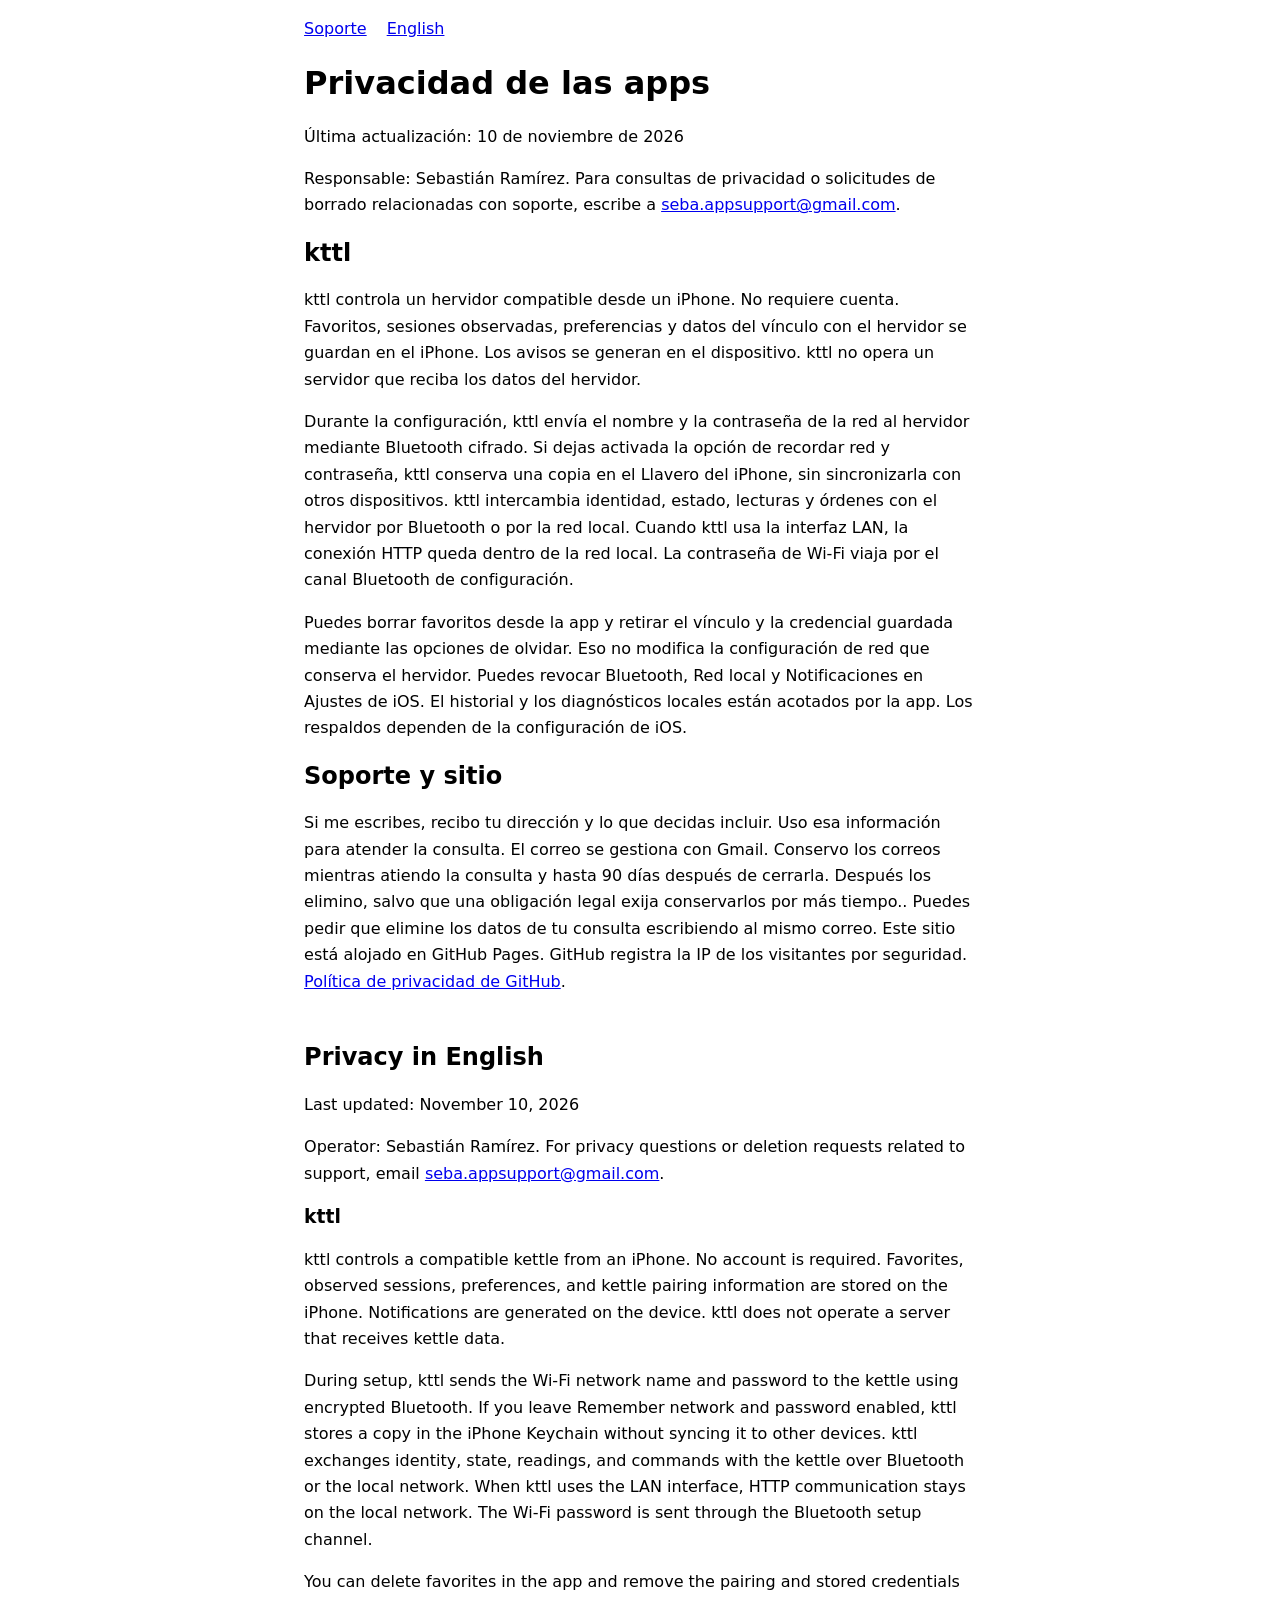
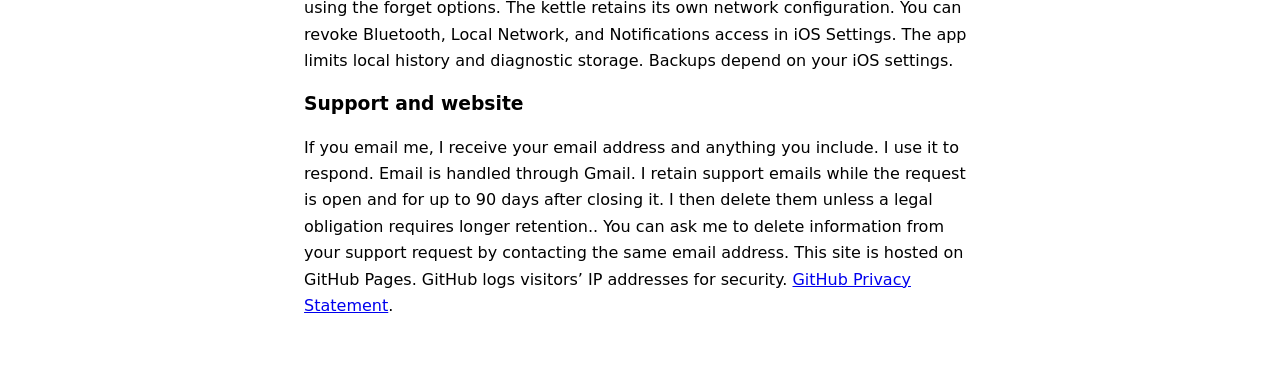
==== privacy/index.html @ bf4185cf "Publish shared app support and privacy pages" ====
<!doctype html>
<html lang="es">
<head>
  <meta charset="utf-8">
  <meta name="viewport" content="width=device-width, initial-scale=1">
  <title>Privacidad de las apps · Sebastián Ramírez</title>
  <link rel="stylesheet" href="../styles.css">
</head>
<body>
  <header>
    <nav aria-label="Documentos"><a href="../support/">Soporte</a><a href="#english" lang="en">English</a></nav>
  </header>
  <main>
<h1>Privacidad de las apps</h1>
<p>Última actualización: 10 de noviembre de 2026</p>
<p>Responsable: Sebastián Ramírez. Para consultas de privacidad o solicitudes de borrado relacionadas con soporte, escribe a <a href="mailto:seba.appsupport@gmail.com">seba.appsupport@gmail.com</a>.</p>
<h2 id="kttl">kttl</h2>
<p>kttl controla un hervidor compatible desde un iPhone. No requiere cuenta. Favoritos, sesiones observadas, preferencias y datos del vínculo con el hervidor se guardan en el iPhone. Los avisos se generan en el dispositivo. kttl no opera un servidor que reciba los datos del hervidor.</p>
<p>Durante la configuración, kttl envía el nombre y la contraseña de la red al hervidor mediante Bluetooth cifrado. Si dejas activada la opción de recordar red y contraseña, kttl conserva una copia en el Llavero del iPhone, sin sincronizarla con otros dispositivos. kttl intercambia identidad, estado, lecturas y órdenes con el hervidor por Bluetooth o por la red local. Cuando kttl usa la interfaz LAN, la conexión HTTP queda dentro de la red local. La contraseña de Wi‑Fi viaja por el canal Bluetooth de configuración.</p>
<p>Puedes borrar favoritos desde la app y retirar el vínculo y la credencial guardada mediante las opciones de olvidar. Eso no modifica la configuración de red que conserva el hervidor. Puedes revocar Bluetooth, Red local y Notificaciones en Ajustes de iOS. El historial y los diagnósticos locales están acotados por la app. Los respaldos dependen de la configuración de iOS.</p>
<h2>Soporte y sitio</h2>
<p>Si me escribes, recibo tu dirección y lo que decidas incluir. Uso esa información para atender la consulta. El correo se gestiona con Gmail. Conservo los correos mientras atiendo la consulta y hasta 90 días después de cerrarla. Después los elimino, salvo que una obligación legal exija conservarlos por más tiempo.. Puedes pedir que elimine los datos de tu consulta escribiendo al mismo correo. Este sitio está alojado en GitHub Pages. GitHub registra la IP de los visitantes por seguridad. <a href="https://docs.github.com/en/site-policy/privacy-policies/github-general-privacy-statement">Política de privacidad de GitHub</a>.</p>
<section lang="en" aria-labelledby="english"><h2 id="english">Privacy in English</h2>
<p>Last updated: November 10, 2026</p>
<p>Operator: Sebastián Ramírez. For privacy questions or deletion requests related to support, email <a href="mailto:seba.appsupport@gmail.com">seba.appsupport@gmail.com</a>.</p>
<h3 id="kttl-en">kttl</h3>
<p>kttl controls a compatible kettle from an iPhone. No account is required. Favorites, observed sessions, preferences, and kettle pairing information are stored on the iPhone. Notifications are generated on the device. kttl does not operate a server that receives kettle data.</p>
<p>During setup, kttl sends the Wi‑Fi network name and password to the kettle using encrypted Bluetooth. If you leave Remember network and password enabled, kttl stores a copy in the iPhone Keychain without syncing it to other devices. kttl exchanges identity, state, readings, and commands with the kettle over Bluetooth or the local network. When kttl uses the LAN interface, HTTP communication stays on the local network. The Wi‑Fi password is sent through the Bluetooth setup channel.</p>
<p>You can delete favorites in the app and remove the pairing and stored credentials using the forget options. The kettle retains its own network configuration. You can revoke Bluetooth, Local Network, and Notifications access in iOS Settings. The app limits local history and diagnostic storage. Backups depend on your iOS settings.</p>
<h3>Support and website</h3>
<p>If you email me, I receive your email address and anything you include. I use it to respond. Email is handled through Gmail. I retain support emails while the request is open and for up to 90 days after closing it. I then delete them unless a legal obligation requires longer retention.. You can ask me to delete information from your support request by contacting the same email address. This site is hosted on GitHub Pages. GitHub logs visitors’ IP addresses for security. <a href="https://docs.github.com/en/site-policy/privacy-policies/github-general-privacy-statement">GitHub Privacy Statement</a>.</p>
</section>
  </main>
</body>
</html>
---- styles.css ----
html {
  color-scheme: light dark;
  font-family: system-ui, sans-serif;
  line-height: 1.65;
}

body {
  max-width: 66ch;
  margin: 0 auto;
  padding: 1rem clamp(1rem, 5vw, 2.5rem) 3rem;
  overflow-wrap: anywhere;
}

nav {
  display: flex;
  flex-wrap: wrap;
  gap: 1.25rem;
}

h1, h2, h3 {
  line-height: 1.2;
}

section[lang="en"] {
  margin-top: 3rem;
}

li + li {
  margin-top: 0.5rem;
}
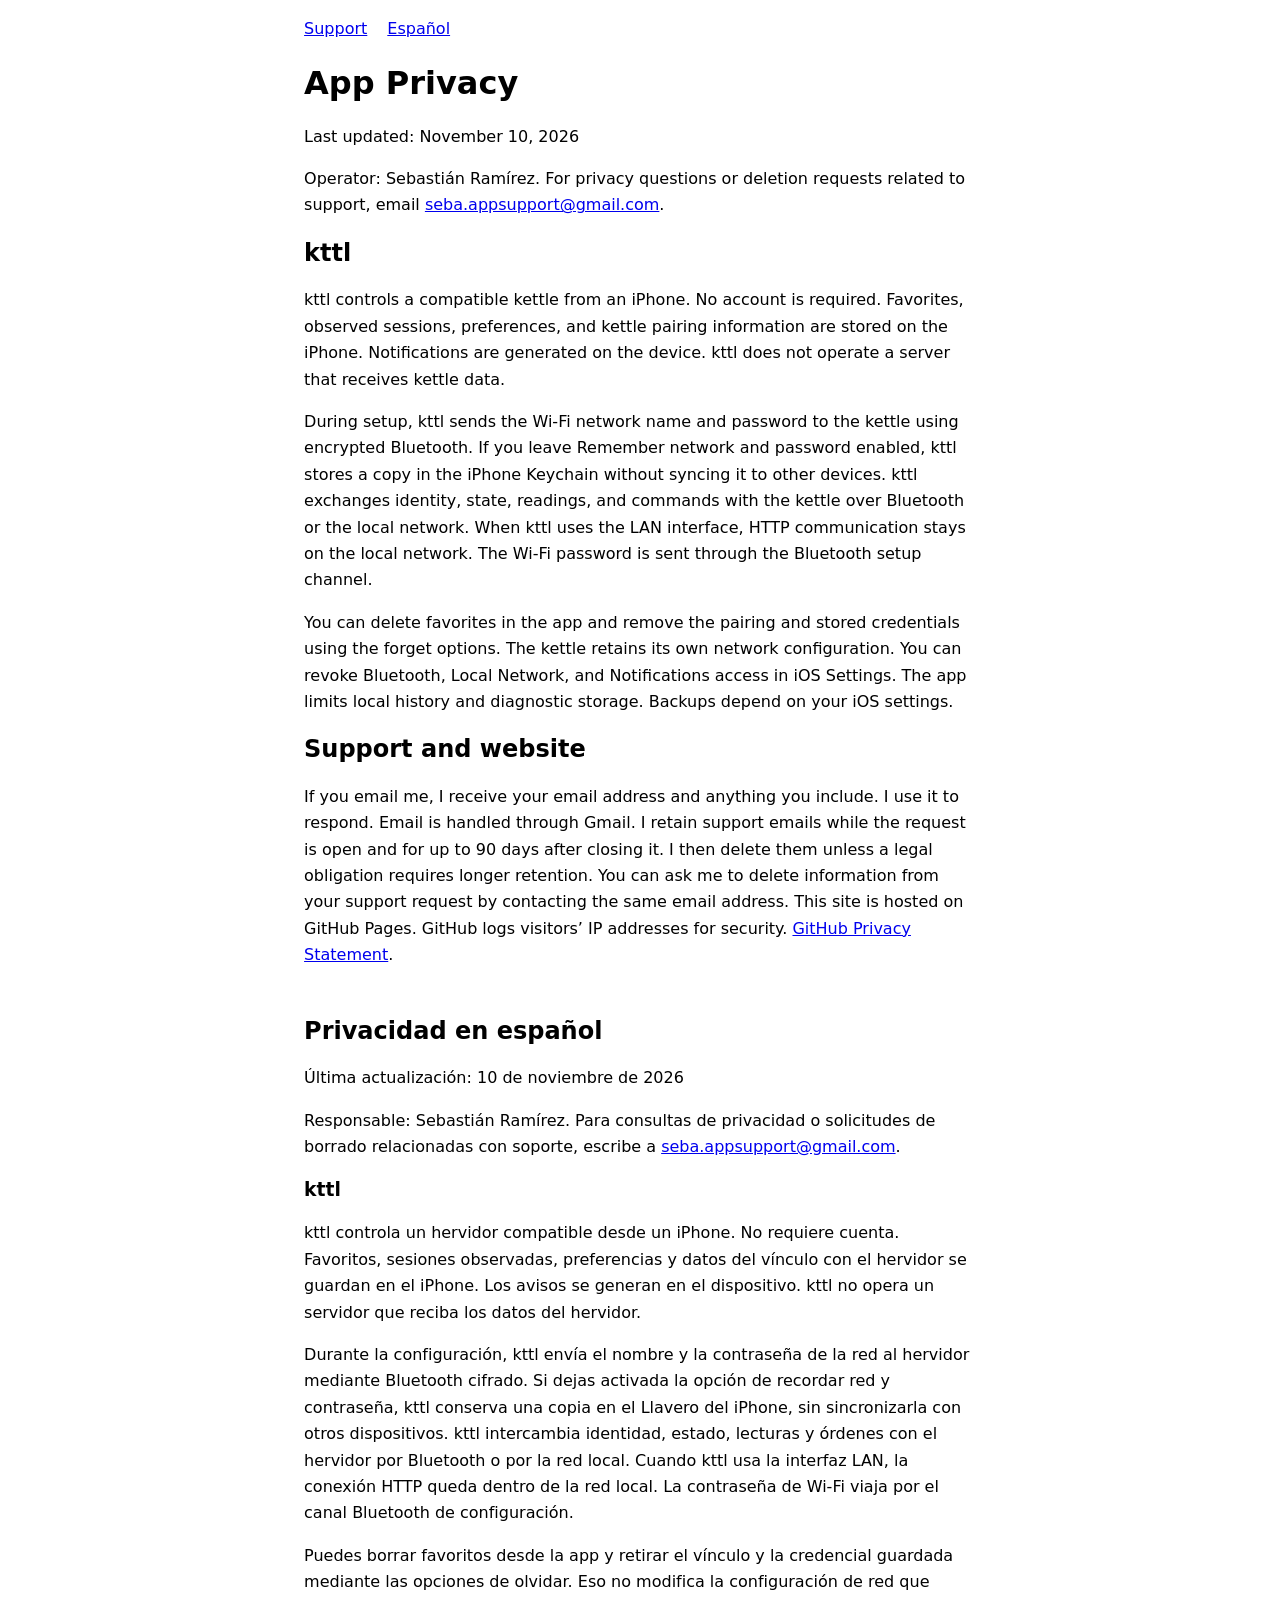
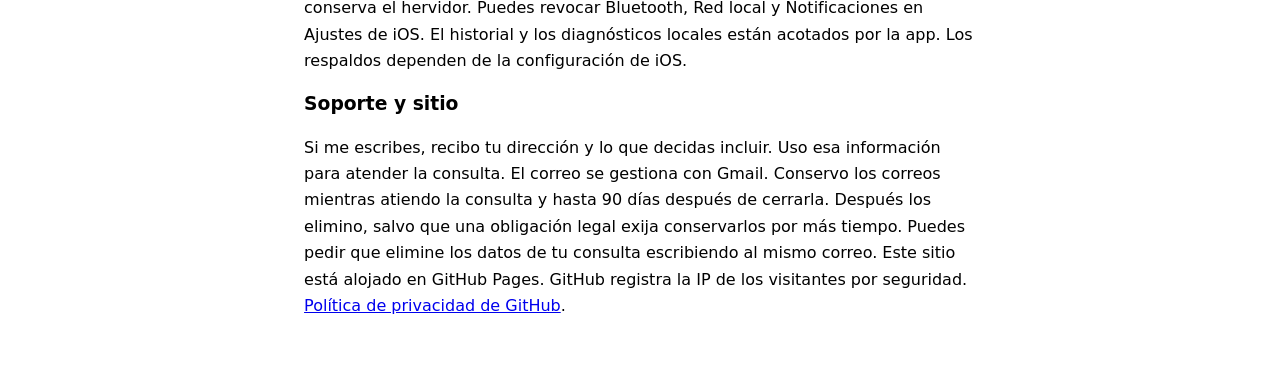
==== commit 4ea9b53e: "Default shared privacy and support pages to English" ====
--- a/privacy/index.html
+++ b/privacy/index.html
@@ -1,34 +1,35 @@
 <!doctype html>
-<html lang="es">
+<html lang="en">
 <head>
   <meta charset="utf-8">
   <meta name="viewport" content="width=device-width, initial-scale=1">
-  <title>Privacidad de las apps · Sebastián Ramírez</title>
+  <title>App Privacy · Sebastián Ramírez</title>
   <link rel="stylesheet" href="../styles.css">
 </head>
 <body>
   <header>
-    <nav aria-label="Documentos"><a href="../support/">Soporte</a><a href="#english" lang="en">English</a></nav>
+    <nav aria-label="Documents"><a href="../support/">Support</a><a href="#espanol" lang="es">Español</a></nav>
   </header>
   <main>
-<h1>Privacidad de las apps</h1>
+<h1 id="english">App Privacy</h1>
+<p>Last updated: November 10, 2026</p>
+<p>Operator: Sebastián Ramírez. For privacy questions or deletion requests related to support, email <a href="mailto:seba.appsupport@gmail.com">seba.appsupport@gmail.com</a>.</p>
+<h2 id="kttl"><span id="kttl-en">kttl</span></h2>
+<p>kttl controls a compatible kettle from an iPhone. No account is required. Favorites, observed sessions, preferences, and kettle pairing information are stored on the iPhone. Notifications are generated on the device. kttl does not operate a server that receives kettle data.</p>
+<p>During setup, kttl sends the Wi‑Fi network name and password to the kettle using encrypted Bluetooth. If you leave Remember network and password enabled, kttl stores a copy in the iPhone Keychain without syncing it to other devices. kttl exchanges identity, state, readings, and commands with the kettle over Bluetooth or the local network. When kttl uses the LAN interface, HTTP communication stays on the local network. The Wi‑Fi password is sent through the Bluetooth setup channel.</p>
+<p>You can delete favorites in the app and remove the pairing and stored credentials using the forget options. The kettle retains its own network configuration. You can revoke Bluetooth, Local Network, and Notifications access in iOS Settings. The app limits local history and diagnostic storage. Backups depend on your iOS settings.</p>
+<h2>Support and website</h2>
+<p>If you email me, I receive your email address and anything you include. I use it to respond. Email is handled through Gmail. I retain support emails while the request is open and for up to 90 days after closing it. I then delete them unless a legal obligation requires longer retention. You can ask me to delete information from your support request by contacting the same email address. This site is hosted on GitHub Pages. GitHub logs visitors’ IP addresses for security. <a href="https://docs.github.com/en/site-policy/privacy-policies/github-general-privacy-statement">GitHub Privacy Statement</a>.</p>
+<section lang="es" aria-labelledby="espanol">
+<h2 id="espanol">Privacidad en español</h2>
 <p>Última actualización: 10 de noviembre de 2026</p>
 <p>Responsable: Sebastián Ramírez. Para consultas de privacidad o solicitudes de borrado relacionadas con soporte, escribe a <a href="mailto:seba.appsupport@gmail.com">seba.appsupport@gmail.com</a>.</p>
-<h2 id="kttl">kttl</h2>
+<h3 id="kttl-es">kttl</h3>
 <p>kttl controla un hervidor compatible desde un iPhone. No requiere cuenta. Favoritos, sesiones observadas, preferencias y datos del vínculo con el hervidor se guardan en el iPhone. Los avisos se generan en el dispositivo. kttl no opera un servidor que reciba los datos del hervidor.</p>
 <p>Durante la configuración, kttl envía el nombre y la contraseña de la red al hervidor mediante Bluetooth cifrado. Si dejas activada la opción de recordar red y contraseña, kttl conserva una copia en el Llavero del iPhone, sin sincronizarla con otros dispositivos. kttl intercambia identidad, estado, lecturas y órdenes con el hervidor por Bluetooth o por la red local. Cuando kttl usa la interfaz LAN, la conexión HTTP queda dentro de la red local. La contraseña de Wi‑Fi viaja por el canal Bluetooth de configuración.</p>
 <p>Puedes borrar favoritos desde la app y retirar el vínculo y la credencial guardada mediante las opciones de olvidar. Eso no modifica la configuración de red que conserva el hervidor. Puedes revocar Bluetooth, Red local y Notificaciones en Ajustes de iOS. El historial y los diagnósticos locales están acotados por la app. Los respaldos dependen de la configuración de iOS.</p>
-<h2>Soporte y sitio</h2>
-<p>Si me escribes, recibo tu dirección y lo que decidas incluir. Uso esa información para atender la consulta. El correo se gestiona con Gmail. Conservo los correos mientras atiendo la consulta y hasta 90 días después de cerrarla. Después los elimino, salvo que una obligación legal exija conservarlos por más tiempo.. Puedes pedir que elimine los datos de tu consulta escribiendo al mismo correo. Este sitio está alojado en GitHub Pages. GitHub registra la IP de los visitantes por seguridad. <a href="https://docs.github.com/en/site-policy/privacy-policies/github-general-privacy-statement">Política de privacidad de GitHub</a>.</p>
-<section lang="en" aria-labelledby="english"><h2 id="english">Privacy in English</h2>
-<p>Last updated: November 10, 2026</p>
-<p>Operator: Sebastián Ramírez. For privacy questions or deletion requests related to support, email <a href="mailto:seba.appsupport@gmail.com">seba.appsupport@gmail.com</a>.</p>
-<h3 id="kttl-en">kttl</h3>
-<p>kttl controls a compatible kettle from an iPhone. No account is required. Favorites, observed sessions, preferences, and kettle pairing information are stored on the iPhone. Notifications are generated on the device. kttl does not operate a server that receives kettle data.</p>
-<p>During setup, kttl sends the Wi‑Fi network name and password to the kettle using encrypted Bluetooth. If you leave Remember network and password enabled, kttl stores a copy in the iPhone Keychain without syncing it to other devices. kttl exchanges identity, state, readings, and commands with the kettle over Bluetooth or the local network. When kttl uses the LAN interface, HTTP communication stays on the local network. The Wi‑Fi password is sent through the Bluetooth setup channel.</p>
-<p>You can delete favorites in the app and remove the pairing and stored credentials using the forget options. The kettle retains its own network configuration. You can revoke Bluetooth, Local Network, and Notifications access in iOS Settings. The app limits local history and diagnostic storage. Backups depend on your iOS settings.</p>
-<h3>Support and website</h3>
-<p>If you email me, I receive your email address and anything you include. I use it to respond. Email is handled through Gmail. I retain support emails while the request is open and for up to 90 days after closing it. I then delete them unless a legal obligation requires longer retention.. You can ask me to delete information from your support request by contacting the same email address. This site is hosted on GitHub Pages. GitHub logs visitors’ IP addresses for security. <a href="https://docs.github.com/en/site-policy/privacy-policies/github-general-privacy-statement">GitHub Privacy Statement</a>.</p>
+<h3>Soporte y sitio</h3>
+<p>Si me escribes, recibo tu dirección y lo que decidas incluir. Uso esa información para atender la consulta. El correo se gestiona con Gmail. Conservo los correos mientras atiendo la consulta y hasta 90 días después de cerrarla. Después los elimino, salvo que una obligación legal exija conservarlos por más tiempo. Puedes pedir que elimine los datos de tu consulta escribiendo al mismo correo. Este sitio está alojado en GitHub Pages. GitHub registra la IP de los visitantes por seguridad. <a href="https://docs.github.com/en/site-policy/privacy-policies/github-general-privacy-statement">Política de privacidad de GitHub</a>.</p>
 </section>
   </main>
 </body>
--- a/styles.css
+++ b/styles.css
@@ -21,7 +21,7 @@
   line-height: 1.2;
 }
 
-section[lang="en"] {
+section[lang="es"] {
   margin-top: 3rem;
 }
 
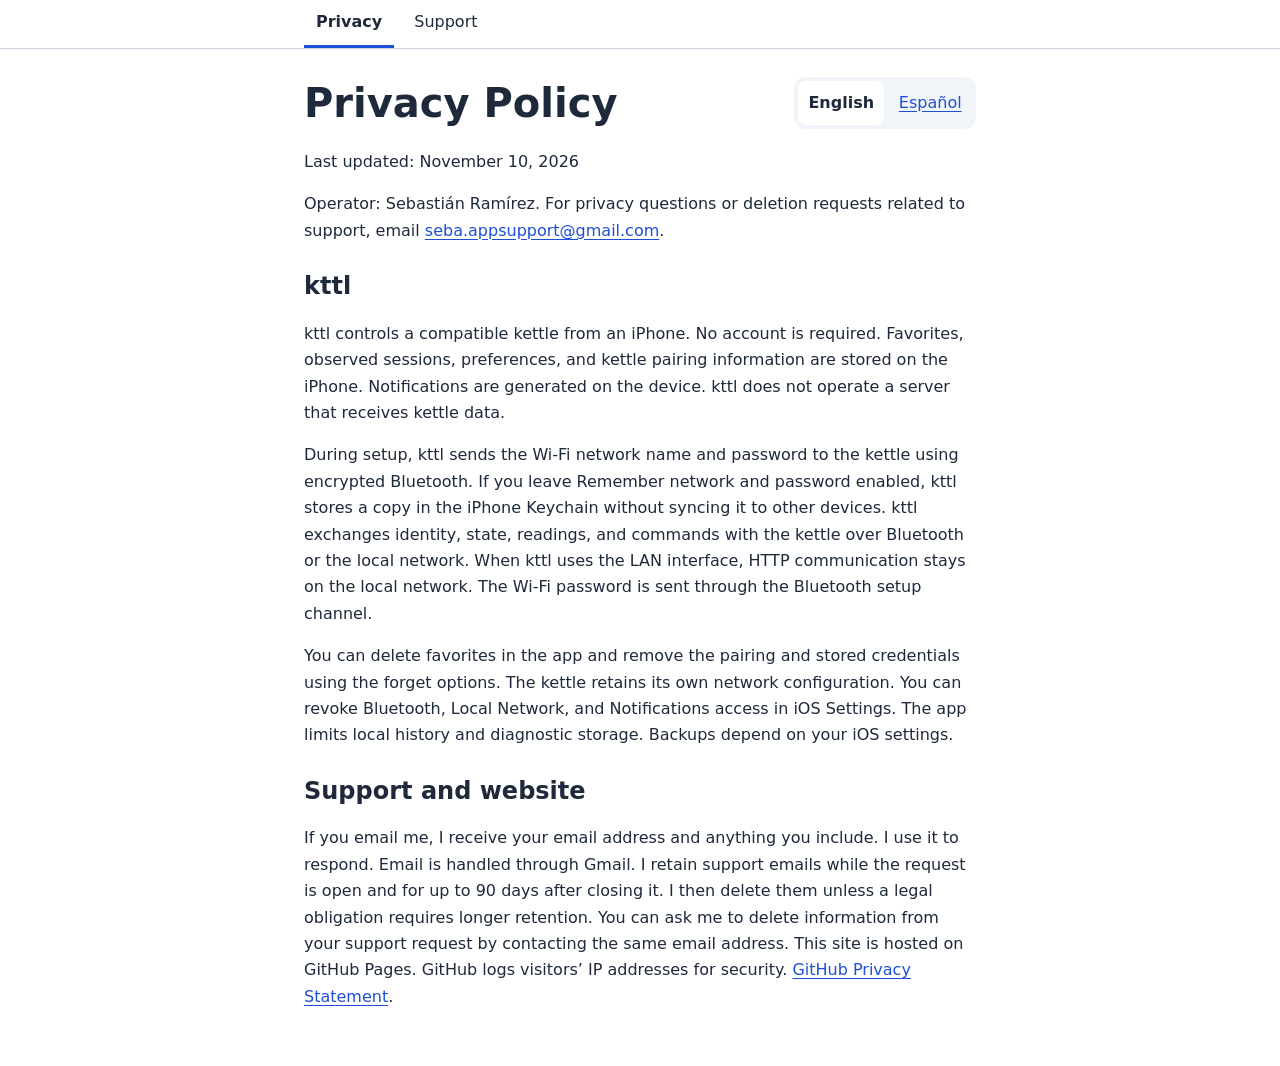
==== commit f6d764ee: "Separate language selection from document navigation" ====
--- a/privacy/index.html
+++ b/privacy/index.html
@@ -3,15 +3,34 @@
 <head>
   <meta charset="utf-8">
   <meta name="viewport" content="width=device-width, initial-scale=1">
-  <title>App Privacy · Sebastián Ramírez</title>
+  <title>Privacy Policy · Sebastián Ramírez</title>
   <link rel="stylesheet" href="../styles.css">
+  <link rel="alternate" hreflang="en" href="../privacy/">
+  <link rel="alternate" hreflang="es" href="../es/privacy/">
+  <script>
+    function openLegacySpanishLink() {
+      if (location.hash === "#espanol" || location.hash === "#kttl-es") {
+        location.replace("../es/privacy/" + (location.hash === "#kttl-es" ? "#kttl" : ""));
+      }
+    }
+    openLegacySpanishLink();
+    addEventListener("hashchange", openLegacySpanishLink);
+  </script>
 </head>
 <body>
-  <header>
-    <nav aria-label="Documents"><a href="../support/">Support</a><a href="#espanol" lang="es">Español</a></nav>
+  <header class="site-header">
+    <nav class="documents layout" aria-label="Documents">
+      <a href="../privacy/" aria-current="page">Privacy</a> <a href="../support/">Support</a>
+    </nav>
   </header>
-  <main>
-<h1 id="english">App Privacy</h1>
+  <main class="layout">
+    <header class="page-header">
+      <h1 id="english">Privacy Policy</h1>
+      <nav class="languages" aria-label="Language">
+        <span aria-current="true">English</span><a href="../es/privacy/" lang="es" hreflang="es">Español</a>
+      </nav>
+    </header>
+    <div class="content">
 <p>Last updated: November 10, 2026</p>
 <p>Operator: Sebastián Ramírez. For privacy questions or deletion requests related to support, email <a href="mailto:seba.appsupport@gmail.com">seba.appsupport@gmail.com</a>.</p>
 <h2 id="kttl"><span id="kttl-en">kttl</span></h2>
@@ -20,17 +39,7 @@
 <p>You can delete favorites in the app and remove the pairing and stored credentials using the forget options. The kettle retains its own network configuration. You can revoke Bluetooth, Local Network, and Notifications access in iOS Settings. The app limits local history and diagnostic storage. Backups depend on your iOS settings.</p>
 <h2>Support and website</h2>
 <p>If you email me, I receive your email address and anything you include. I use it to respond. Email is handled through Gmail. I retain support emails while the request is open and for up to 90 days after closing it. I then delete them unless a legal obligation requires longer retention. You can ask me to delete information from your support request by contacting the same email address. This site is hosted on GitHub Pages. GitHub logs visitors’ IP addresses for security. <a href="https://docs.github.com/en/site-policy/privacy-policies/github-general-privacy-statement">GitHub Privacy Statement</a>.</p>
-<section lang="es" aria-labelledby="espanol">
-<h2 id="espanol">Privacidad en español</h2>
-<p>Última actualización: 10 de noviembre de 2026</p>
-<p>Responsable: Sebastián Ramírez. Para consultas de privacidad o solicitudes de borrado relacionadas con soporte, escribe a <a href="mailto:seba.appsupport@gmail.com">seba.appsupport@gmail.com</a>.</p>
-<h3 id="kttl-es">kttl</h3>
-<p>kttl controla un hervidor compatible desde un iPhone. No requiere cuenta. Favoritos, sesiones observadas, preferencias y datos del vínculo con el hervidor se guardan en el iPhone. Los avisos se generan en el dispositivo. kttl no opera un servidor que reciba los datos del hervidor.</p>
-<p>Durante la configuración, kttl envía el nombre y la contraseña de la red al hervidor mediante Bluetooth cifrado. Si dejas activada la opción de recordar red y contraseña, kttl conserva una copia en el Llavero del iPhone, sin sincronizarla con otros dispositivos. kttl intercambia identidad, estado, lecturas y órdenes con el hervidor por Bluetooth o por la red local. Cuando kttl usa la interfaz LAN, la conexión HTTP queda dentro de la red local. La contraseña de Wi‑Fi viaja por el canal Bluetooth de configuración.</p>
-<p>Puedes borrar favoritos desde la app y retirar el vínculo y la credencial guardada mediante las opciones de olvidar. Eso no modifica la configuración de red que conserva el hervidor. Puedes revocar Bluetooth, Red local y Notificaciones en Ajustes de iOS. El historial y los diagnósticos locales están acotados por la app. Los respaldos dependen de la configuración de iOS.</p>
-<h3>Soporte y sitio</h3>
-<p>Si me escribes, recibo tu dirección y lo que decidas incluir. Uso esa información para atender la consulta. El correo se gestiona con Gmail. Conservo los correos mientras atiendo la consulta y hasta 90 días después de cerrarla. Después los elimino, salvo que una obligación legal exija conservarlos por más tiempo. Puedes pedir que elimine los datos de tu consulta escribiendo al mismo correo. Este sitio está alojado en GitHub Pages. GitHub registra la IP de los visitantes por seguridad. <a href="https://docs.github.com/en/site-policy/privacy-policies/github-general-privacy-statement">Política de privacidad de GitHub</a>.</p>
-</section>
+    </div>
   </main>
 </body>
 </html>
--- a/styles.css
+++ b/styles.css
@@ -1,28 +1,134 @@
-html {
+:root {
   color-scheme: light dark;
+  --page: #ffffff;
+  --surface: #f1f5f9;
+  --line: #cbd5e1;
+  --text: #1e293b;
+  --link: #1d4ed8;
   font-family: system-ui, sans-serif;
   line-height: 1.65;
 }
 
+@media (prefers-color-scheme: dark) {
+  :root {
+    --page: #111827;
+    --surface: #253247;
+    --line: #53627a;
+    --text: #f1f5f9;
+    --link: #a8c7ff;
+  }
+}
+
 body {
-  max-width: 66ch;
-  margin: 0 auto;
-  padding: 1rem clamp(1rem, 5vw, 2.5rem) 3rem;
+  margin: 0;
+  color: var(--text);
+  background: var(--page);
   overflow-wrap: anywhere;
 }
 
-nav {
+.layout {
+  box-sizing: border-box;
+  max-width: 46rem;
+  margin-inline: auto;
+  padding-inline: clamp(1rem, 5vw, 2rem);
+}
+
+.site-header {
+  border-bottom: 1px solid var(--line);
+}
+
+.documents {
   display: flex;
   flex-wrap: wrap;
-  gap: 1.25rem;
+  gap: 0.5rem;
 }
 
-h1, h2, h3 {
+.documents a {
+  display: grid;
+  place-items: center;
+  box-sizing: border-box;
+  min-height: 48px;
+  padding: 0 0.75rem;
+  border-bottom: 3px solid transparent;
+  color: var(--text);
+  text-decoration: none;
+}
+
+.documents a[aria-current="page"] {
+  border-bottom-color: var(--link);
+  font-weight: 700;
+}
+
+.page-header {
+  display: flex;
+  flex-wrap: wrap;
+  align-items: center;
+  justify-content: space-between;
+  gap: 0.75rem 1rem;
+  margin-block: 1.75rem 1.25rem;
+}
+
+.languages {
+  display: flex;
+  flex-wrap: wrap;
+  gap: 0.25rem;
+  padding: 0.25rem;
+  border-radius: 0.75rem;
+  background: var(--surface);
+}
+
+.languages a,
+.languages span {
+  display: grid;
+  place-items: center;
+  box-sizing: border-box;
+  min-height: 44px;
+  min-width: 44px;
+  padding-inline: 0.65rem;
+  border-radius: 0.5rem;
+}
+
+.languages [aria-current] {
+  background: var(--page);
+  font-weight: 700;
+}
+
+a {
+  color: var(--link);
+  text-underline-offset: 0.2em;
+}
+
+a:focus-visible {
+  outline: 2px solid var(--link);
+  outline-offset: 2px;
+}
+
+.documents a:hover,
+.languages a:hover {
+  text-decoration: underline;
+}
+
+h1,
+h2 {
   line-height: 1.2;
 }
 
-section[lang="es"] {
-  margin-top: 3rem;
+h1 {
+  margin: 0;
+  font-size: clamp(1.875rem, 5vw, 2.5rem);
+}
+
+h2 {
+  margin-block-start: 1.75rem;
+}
+
+.content {
+  max-width: 66ch;
+  padding-bottom: 2.5rem;
+}
+
+[id] {
+  scroll-margin-top: 1rem;
 }
 
 li + li {
